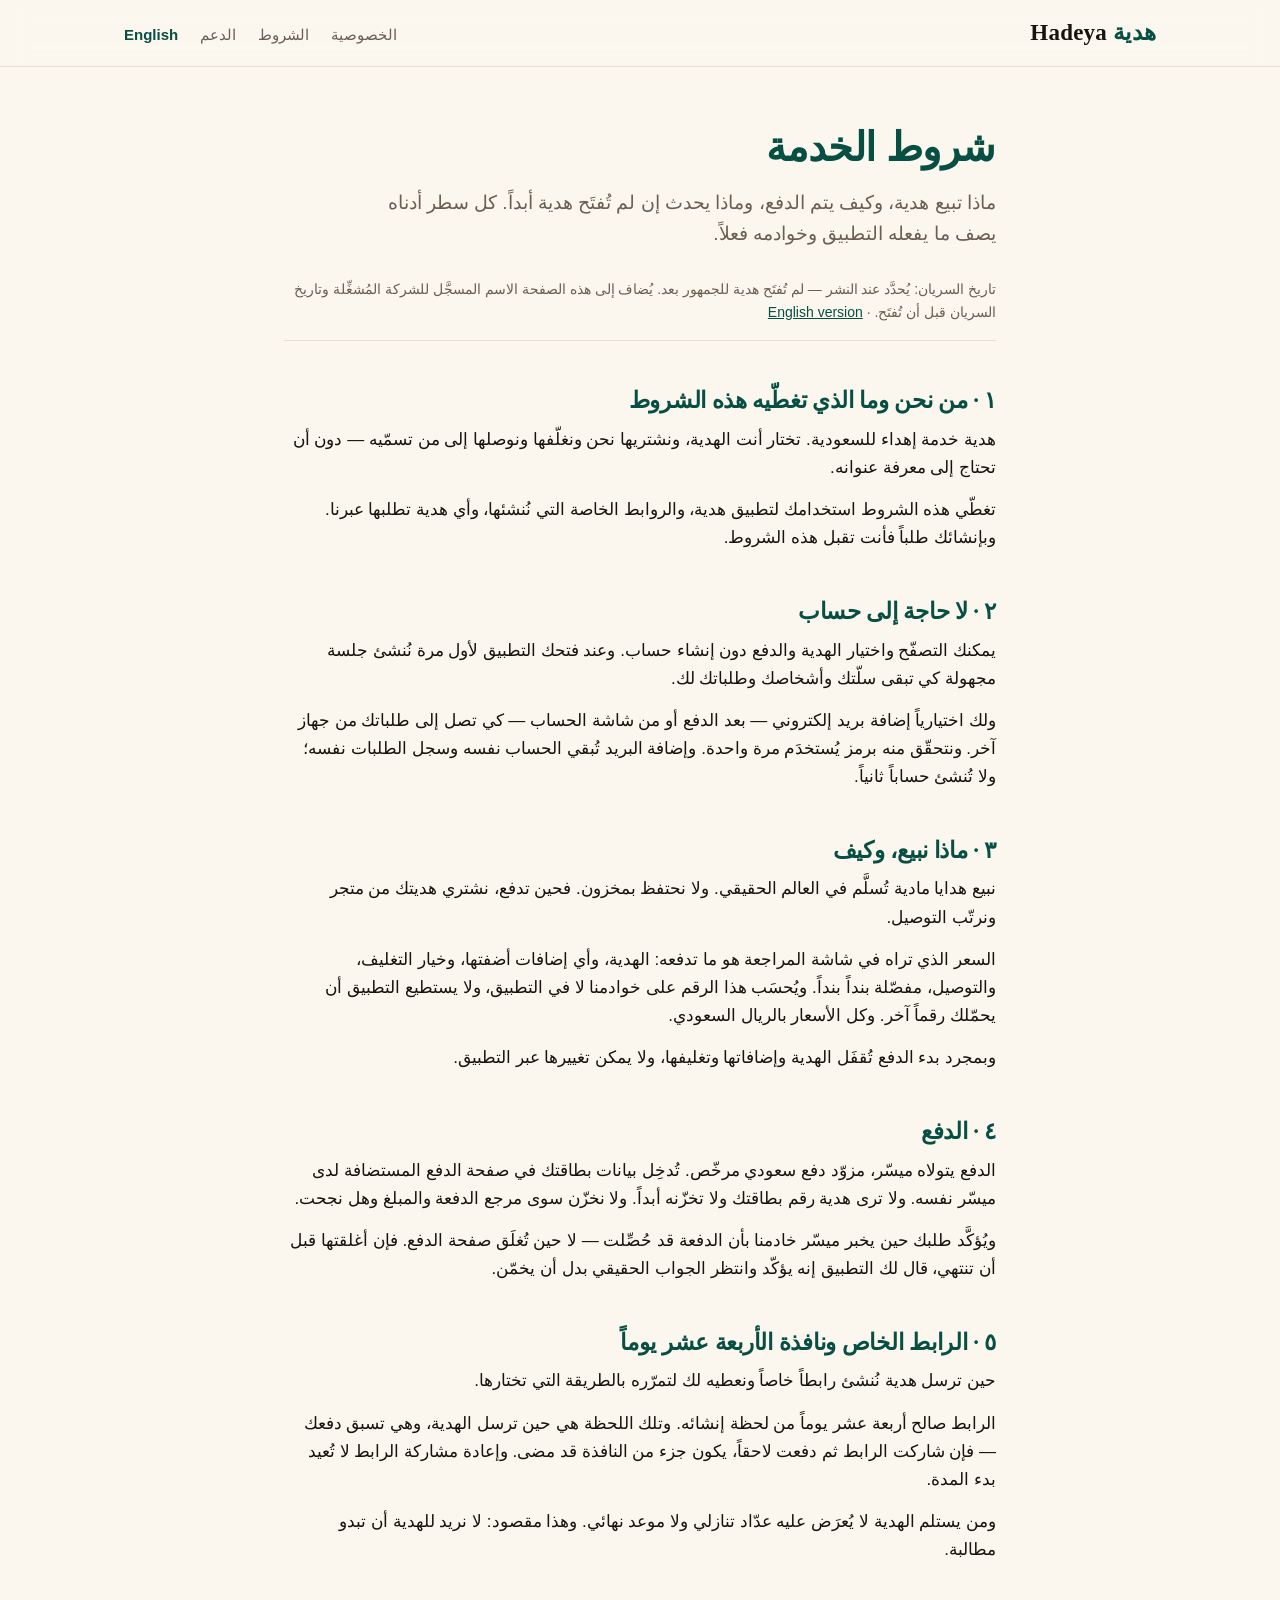
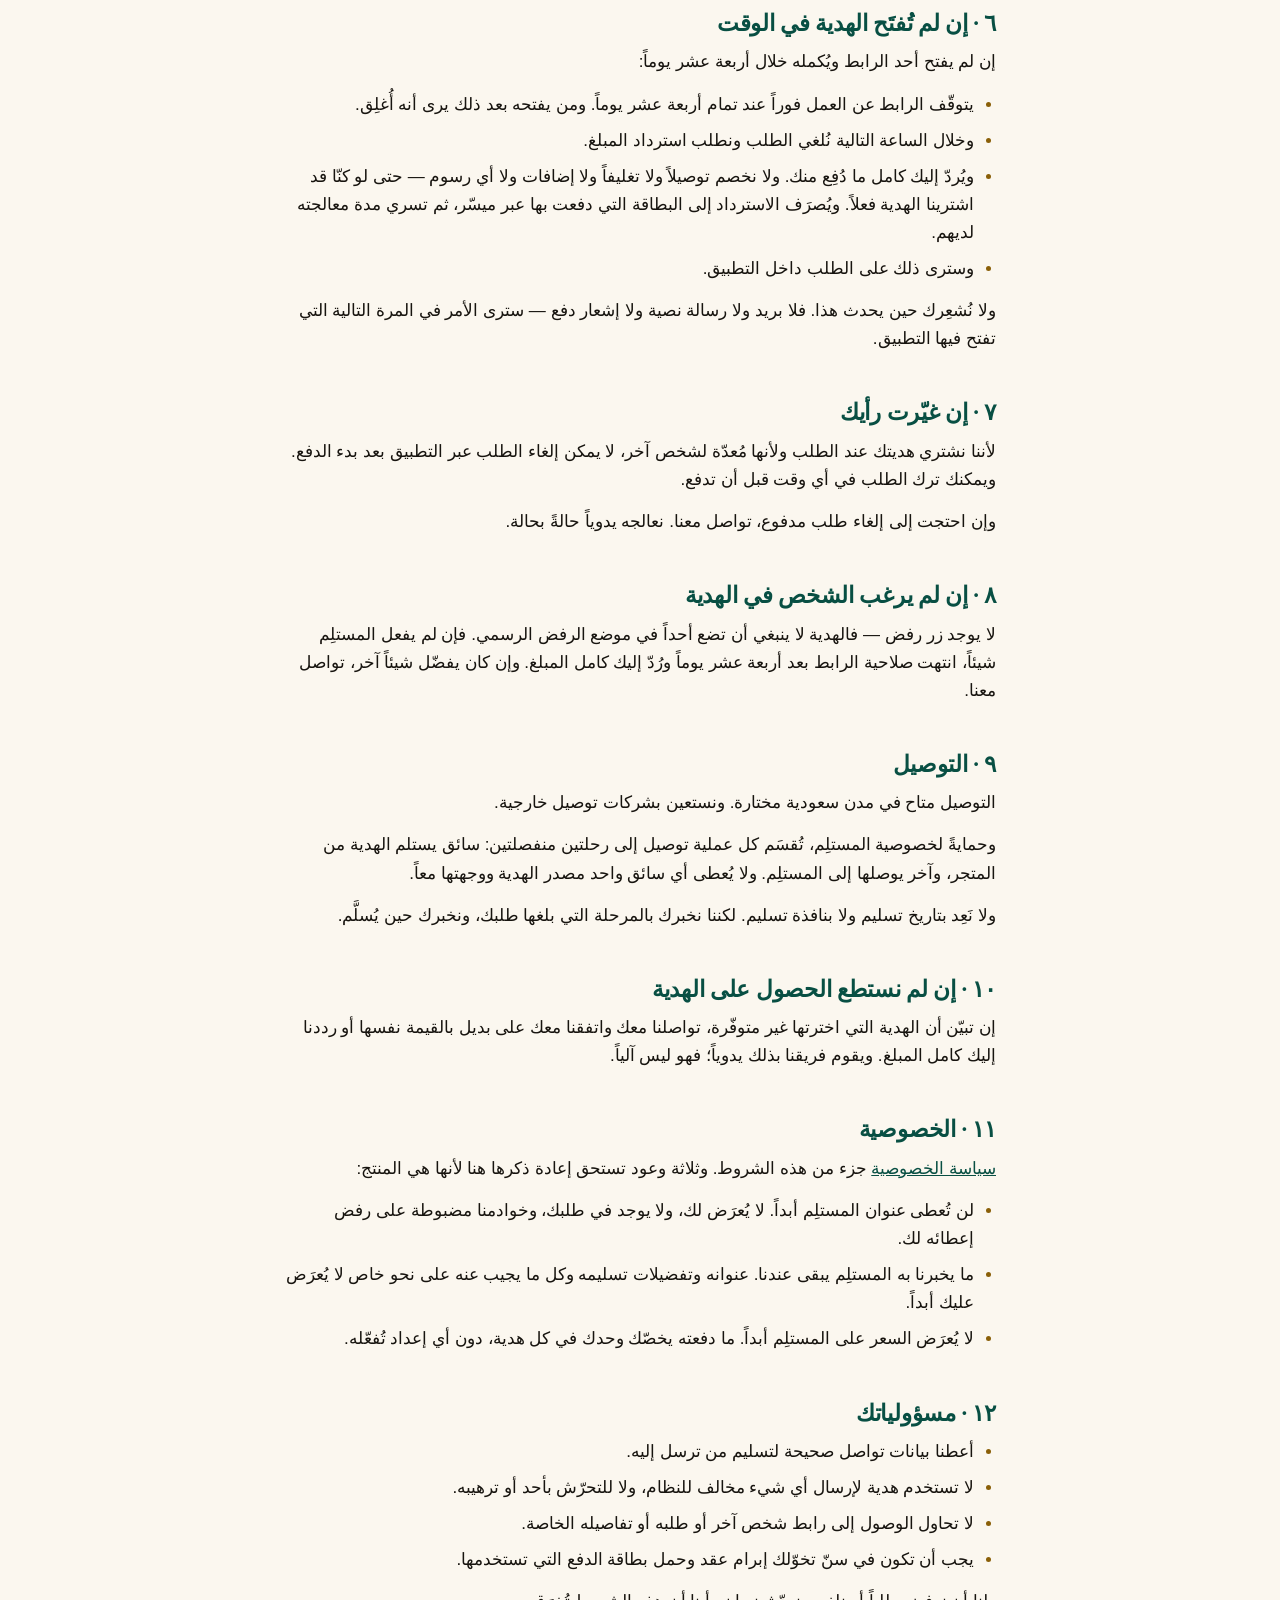
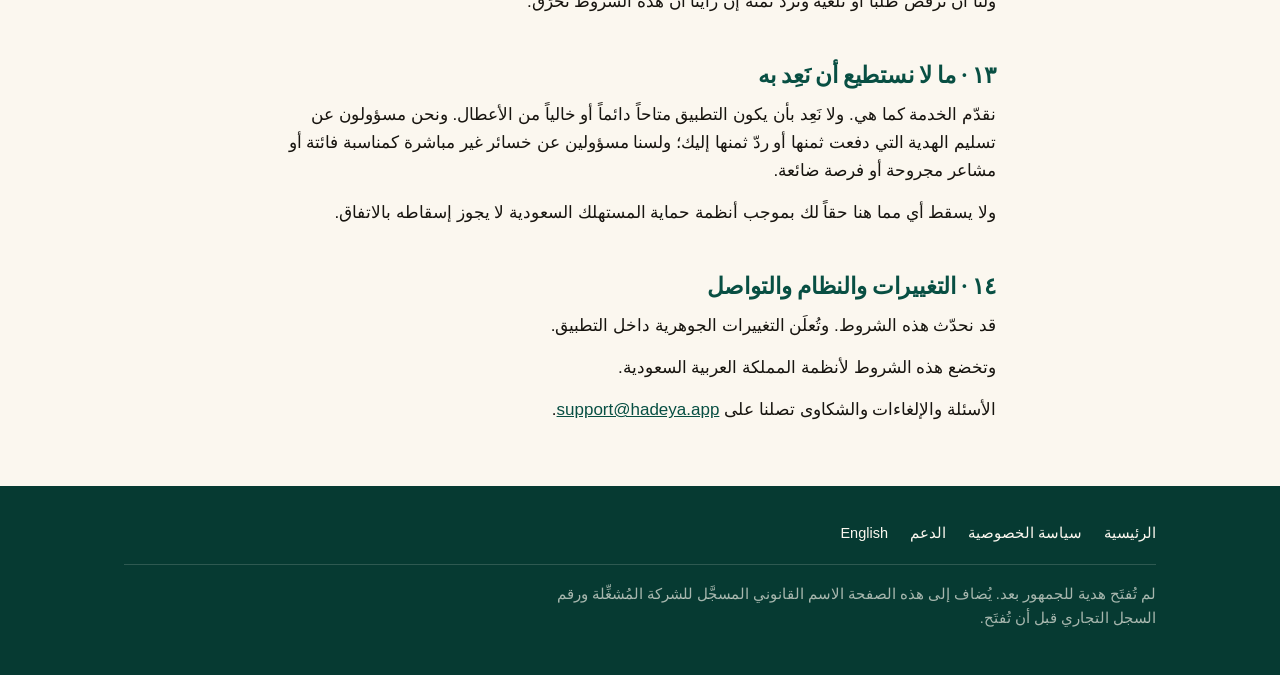
==== ar/terms/index.html @ e58282f9 "Hadeya company site" ====
<!DOCTYPE html>
<html lang="ar" dir="rtl">
<head>
<meta charset="utf-8">
<meta name="viewport" content="width=device-width, initial-scale=1">
<title>شروط الخدمة — هدية</title>
<meta name="description" content="ماذا تبيع هدية، وكيف يتم الدفع، وماذا يحدث إن لم تُفتَح هدية أبداً.">
<link rel="stylesheet" href="/site.css">
<link rel="icon" href="/favicon.ico">
<link rel="alternate" hreflang="en" href="/terms/">
</head>
<body>
<header class="top">
  <div class="top-inner">
    <a class="brand" href="/ar/"><span class="ar-mark">هدية</span> Hadeya</a>
    <nav class="site-nav">
      <a href="/ar/privacy/">الخصوصية</a>
      <a href="/ar/terms/">الشروط</a>
      <a href="/ar/support/">الدعم</a>
      <a class="lang" href="/terms/" lang="en" dir="ltr">English</a>
    </nav>
  </div>
</header>

<main>
  <h1>شروط الخدمة</h1>
  <p class="lede">ماذا تبيع هدية، وكيف يتم الدفع، وماذا يحدث إن لم تُفتَح هدية أبداً. كل سطر أدناه يصف ما يفعله التطبيق وخوادمه فعلاً.</p>
  <p class="doc-meta">تاريخ السريان: يُحدَّد عند النشر — لم تُفتَح هدية للجمهور بعد. يُضاف إلى هذه الصفحة الاسم المسجَّل للشركة المُشغِّلة وتاريخ السريان قبل أن تُفتَح. · <a href="/terms/" lang="en" dir="ltr">English version</a></p>

  <h2>١ · من نحن وما الذي تغطّيه هذه الشروط</h2>
  <p>هدية خدمة إهداء للسعودية. تختار أنت الهدية، ونشتريها نحن ونغلّفها ونوصلها إلى من تسمّيه — دون أن تحتاج إلى معرفة عنوانه.</p>
  <p>تغطّي هذه الشروط استخدامك لتطبيق هدية، والروابط الخاصة التي نُنشئها، وأي هدية تطلبها عبرنا. وبإنشائك طلباً فأنت تقبل هذه الشروط.</p>

  <h2>٢ · لا حاجة إلى حساب</h2>
  <p>يمكنك التصفّح واختيار الهدية والدفع دون إنشاء حساب. وعند فتحك التطبيق لأول مرة نُنشئ جلسة مجهولة كي تبقى سلّتك وأشخاصك وطلباتك لك.</p>
  <p>ولك اختيارياً إضافة بريد إلكتروني — بعد الدفع أو من شاشة الحساب — كي تصل إلى طلباتك من جهاز آخر. ونتحقّق منه برمز يُستخدَم مرة واحدة. وإضافة البريد تُبقي الحساب نفسه وسجل الطلبات نفسه؛ ولا تُنشئ حساباً ثانياً.</p>

  <h2>٣ · ماذا نبيع، وكيف</h2>
  <p>نبيع هدايا مادية تُسلَّم في العالم الحقيقي. ولا نحتفظ بمخزون. فحين تدفع، نشتري هديتك من متجر ونرتّب التوصيل.</p>
  <p>السعر الذي تراه في شاشة المراجعة هو ما تدفعه: الهدية، وأي إضافات أضفتها، وخيار التغليف، والتوصيل، مفصّلة بنداً بنداً. ويُحسَب هذا الرقم على خوادمنا لا في التطبيق، ولا يستطيع التطبيق أن يحمّلك رقماً آخر. وكل الأسعار بالريال السعودي.</p>
  <p>وبمجرد بدء الدفع تُقفَل الهدية وإضافاتها وتغليفها، ولا يمكن تغييرها عبر التطبيق.</p>

  <h2>٤ · الدفع</h2>
  <p>الدفع يتولاه ميسّر، مزوّد دفع سعودي مرخّص. تُدخِل بيانات بطاقتك في صفحة الدفع المستضافة لدى ميسّر نفسه. ولا ترى هدية رقم بطاقتك ولا تخزّنه أبداً. ولا نخزّن سوى مرجع الدفعة والمبلغ وهل نجحت.</p>
  <p>ويُؤكَّد طلبك حين يخبر ميسّر خادمنا بأن الدفعة قد حُصِّلت — لا حين تُغلَق صفحة الدفع. فإن أغلقتها قبل أن تنتهي، قال لك التطبيق إنه يؤكّد وانتظر الجواب الحقيقي بدل أن يخمّن.</p>

  <h2>٥ · الرابط الخاص ونافذة الأربعة عشر يوماً</h2>
  <p>حين ترسل هدية نُنشئ رابطاً خاصاً ونعطيه لك لتمرّره بالطريقة التي تختارها.</p>
  <p>الرابط صالح أربعة عشر يوماً من لحظة إنشائه. وتلك اللحظة هي حين ترسل الهدية، وهي تسبق دفعك — فإن شاركت الرابط ثم دفعت لاحقاً، يكون جزء من النافذة قد مضى. وإعادة مشاركة الرابط لا تُعيد بدء المدة.</p>
  <p>ومن يستلم الهدية لا يُعرَض عليه عدّاد تنازلي ولا موعد نهائي. وهذا مقصود: لا نريد للهدية أن تبدو مطالبة.</p>

  <h2>٦ · إن لم تُفتَح الهدية في الوقت</h2>
  <p>إن لم يفتح أحد الرابط ويُكمله خلال أربعة عشر يوماً:</p>
  <ul>
    <li>يتوقّف الرابط عن العمل فوراً عند تمام أربعة عشر يوماً. ومن يفتحه بعد ذلك يرى أنه أُغلِق.</li>
    <li>وخلال الساعة التالية نُلغي الطلب ونطلب استرداد المبلغ.</li>
    <li>ويُردّ إليك كامل ما دُفِع منك. ولا نخصم توصيلاً ولا تغليفاً ولا إضافات ولا أي رسوم — حتى لو كنّا قد اشترينا الهدية فعلاً. ويُصرَف الاسترداد إلى البطاقة التي دفعت بها عبر ميسّر، ثم تسري مدة معالجته لديهم.</li>
    <li>وسترى ذلك على الطلب داخل التطبيق.</li>
  </ul>
  <p>ولا نُشعِرك حين يحدث هذا. فلا بريد ولا رسالة نصية ولا إشعار دفع — سترى الأمر في المرة التالية التي تفتح فيها التطبيق.</p>

  <h2>٧ · إن غيّرت رأيك</h2>
  <p>لأننا نشتري هديتك عند الطلب ولأنها مُعدّة لشخص آخر، لا يمكن إلغاء الطلب عبر التطبيق بعد بدء الدفع. ويمكنك ترك الطلب في أي وقت قبل أن تدفع.</p>
  <p>وإن احتجت إلى إلغاء طلب مدفوع، تواصل معنا. نعالجه يدوياً حالةً بحالة.</p>

  <h2>٨ · إن لم يرغب الشخص في الهدية</h2>
  <p>لا يوجد زر رفض — فالهدية لا ينبغي أن تضع أحداً في موضع الرفض الرسمي. فإن لم يفعل المستلِم شيئاً، انتهت صلاحية الرابط بعد أربعة عشر يوماً ورُدّ إليك كامل المبلغ. وإن كان يفضّل شيئاً آخر، تواصل معنا.</p>

  <h2>٩ · التوصيل</h2>
  <p>التوصيل متاح في مدن سعودية مختارة. ونستعين بشركات توصيل خارجية.</p>
  <p>وحمايةً لخصوصية المستلِم، تُقسَم كل عملية توصيل إلى رحلتين منفصلتين: سائق يستلم الهدية من المتجر، وآخر يوصلها إلى المستلِم. ولا يُعطى أي سائق واحد مصدر الهدية ووجهتها معاً.</p>
  <p>ولا نَعِد بتاريخ تسليم ولا بنافذة تسليم. لكننا نخبرك بالمرحلة التي بلغها طلبك، ونخبرك حين يُسلَّم.</p>

  <h2>١٠ · إن لم نستطع الحصول على الهدية</h2>
  <p>إن تبيّن أن الهدية التي اخترتها غير متوفّرة، تواصلنا معك واتفقنا معك على بديل بالقيمة نفسها أو رددنا إليك كامل المبلغ. ويقوم فريقنا بذلك يدوياً؛ فهو ليس آلياً.</p>

  <h2>١١ · الخصوصية</h2>
  <p><a href="/ar/privacy/">سياسة الخصوصية</a> جزء من هذه الشروط. وثلاثة وعود تستحق إعادة ذكرها هنا لأنها هي المنتج:</p>
  <ul>
    <li>لن تُعطى عنوان المستلِم أبداً. لا يُعرَض لك، ولا يوجد في طلبك، وخوادمنا مضبوطة على رفض إعطائه لك.</li>
    <li>ما يخبرنا به المستلِم يبقى عندنا. عنوانه وتفضيلات تسليمه وكل ما يجيب عنه على نحو خاص لا يُعرَض عليك أبداً.</li>
    <li>لا يُعرَض السعر على المستلِم أبداً. ما دفعته يخصّك وحدك في كل هدية، دون أي إعداد تُفعّله.</li>
  </ul>

  <h2>١٢ · مسؤولياتك</h2>
  <ul>
    <li>أعطنا بيانات تواصل صحيحة لتسليم من ترسل إليه.</li>
    <li>لا تستخدم هدية لإرسال أي شيء مخالف للنظام، ولا للتحرّش بأحد أو ترهيبه.</li>
    <li>لا تحاول الوصول إلى رابط شخص آخر أو طلبه أو تفاصيله الخاصة.</li>
    <li>يجب أن تكون في سنّ تخوّلك إبرام عقد وحمل بطاقة الدفع التي تستخدمها.</li>
  </ul>
  <p>ولنا أن نرفض طلباً أو نلغيه ونردّ ثمنه إن رأينا أن هذه الشروط تُخرَق.</p>

  <h2>١٣ · ما لا نستطيع أن نَعِد به</h2>
  <p>نقدّم الخدمة كما هي. ولا نَعِد بأن يكون التطبيق متاحاً دائماً أو خالياً من الأعطال. ونحن مسؤولون عن تسليم الهدية التي دفعت ثمنها أو ردّ ثمنها إليك؛ ولسنا مسؤولين عن خسائر غير مباشرة كمناسبة فائتة أو مشاعر مجروحة أو فرصة ضائعة.</p>
  <p>ولا يسقط أي مما هنا حقاً لك بموجب أنظمة حماية المستهلك السعودية لا يجوز إسقاطه بالاتفاق.</p>

  <h2>١٤ · التغييرات والنظام والتواصل</h2>
  <p>قد نحدّث هذه الشروط. وتُعلَن التغييرات الجوهرية داخل التطبيق.</p>
  <p>وتخضع هذه الشروط لأنظمة المملكة العربية السعودية.</p>
  <p>الأسئلة والإلغاءات والشكاوى تصلنا على <a href="mailto:support@hadeya.app?subject=%D9%87%D8%AF%D9%8A%D8%A9%20%E2%80%94%20%D8%B3%D8%A4%D8%A7%D9%84%20%D8%B9%D9%86%20%D8%B3%D9%8A%D8%A7%D8%B3%D8%A9%20%D8%A7%D9%84%D8%AE%D8%B5%D9%88%D8%B5%D9%8A%D8%A9%20%D8%A3%D9%88%20%D8%B4%D8%B1%D9%88%D8%B7%20%D8%A7%D9%84%D8%AE%D8%AF%D9%85%D8%A9" dir="ltr">support@hadeya.app</a>.</p>
</main>

<footer>
  <div class="foot-inner">
    <nav>
      <a href="/ar/">الرئيسية</a>
      <a href="/ar/privacy/">سياسة الخصوصية</a>
      <a href="/ar/support/">الدعم</a>
      <a href="/terms/" lang="en" dir="ltr">English</a>
    </nav>
    <p class="legal-pending">لم تُفتَح هدية للجمهور بعد. يُضاف إلى هذه الصفحة الاسم القانوني المسجَّل للشركة المُشغِّلة ورقم السجل التجاري قبل أن تُفتَح.</p>
  </div>
</footer>
</body>
</html>
---- site.css ----
/* Hadeya — company site stylesheet.
   Palette mirrors app/src/ui/tokens/colors.ts (the app's single source of color truth):
   ivory #FBF7EF · paper #FFFDF8 · ink #17140F · green #084F43 · green-deep #063A32 ·
   gold #D49A2A · on-gold #402C04 · deep-gold text #8A5F08 · moonlight #EFE3C0 ·
   wrap Signature cream #F3E9D2 × deep-gold ribbon #B98A36.
   Gold appears ONLY on the one primary action per page (gold role rule).
   No pure #FFFFFF surfaces. No external fonts, no scripts, no tracking.
   Logical properties throughout so the same sheet serves LTR and RTL. */

:root {
  --bg: #fbf7ef;          /* ivory  — app `background` (light) */
  --surface: #fffdf8;     /* paper  — app `surface` */
  --sunken: #f3ecdd;
  --ink: #17140f;
  --muted: #6a5f51;
  --line: #eadfcd;
  --line-strong: #dbcbaf;
  --green: #084f43;
  --green-deep: #063a32;
  --green-soft: #d9f2df;
  --gold: #d49a2a;
  --gold-pressed: #b98a36;
  --on-gold: #402c04;
  --gold-text: #8a5f08;   /* small gold-colored text on light fills */
  --moonlight: #efe3c0;   /* reveal-only pale cream-gold — content, never the action gold */
  --wrap-box: #f3e9d2;    /* wrap Signature: cream box */
  --wrap-ribbon: #b98a36; /* wrap Signature: deep-gold ribbon */
  --header-veil: rgba(251, 247, 239, 0.88);
  --stage: var(--green);
  --stage-deep: var(--green-deep);
  --on-stage: #fbf7ef;
  --on-stage-soft: rgba(251, 247, 239, 0.84);
  --on-stage-faint: rgba(251, 247, 239, 0.66);
  --stage-line: rgba(251, 247, 239, 0.16);
  --shadow-soft: 0 1px 2px rgba(23, 20, 15, 0.04), 0 12px 32px rgba(23, 20, 15, 0.06);
  --shadow-stage: 0 24px 60px rgba(6, 58, 50, 0.22);
  --serif: Georgia, "Times New Roman", serif;
  --sans: -apple-system, BlinkMacSystemFont, "Segoe UI", Roboto, "Helvetica Neue",
    Arial, "Noto Sans Arabic", "Segoe UI Arabic", sans-serif;
}

@media (prefers-color-scheme: dark) {
  :root {
    --bg: #141210;
    --surface: #1e1b16;
    --sunken: #100e0c;
    --ink: #fbf7ef;
    --muted: #b7ac9a;
    --line: #322c22;
    --line-strong: #453d30;
    --green: #5bc2a2;
    --green-deep: #084f43;
    --green-soft: #163229;
    --gold: #e3b24c;
    --gold-pressed: #c99b36;
    --on-gold: #2a1d04;
    --gold-text: #e3b24c;
    --moonlight: #f0e6c8;
    --wrap-box: #efe3c0;
    --wrap-ribbon: #b98a36;
    --header-veil: rgba(20, 18, 16, 0.88);
    --stage: #084f43;        /* the stage keeps the deep brand green in the dark */
    --stage-deep: #063a32;
    --on-stage: #fbf7ef;
    --on-stage-soft: rgba(251, 247, 239, 0.84);
    --on-stage-faint: rgba(251, 247, 239, 0.66);
    --stage-line: rgba(251, 247, 239, 0.16);
    --shadow-soft: 0 1px 2px rgba(0, 0, 0, 0.3), 0 12px 32px rgba(0, 0, 0, 0.25);
    --shadow-stage: 0 24px 60px rgba(0, 0, 0, 0.45);
  }
}

* { box-sizing: border-box; }

html {
  height: 100%;
  scroll-behavior: smooth;
}

@media (prefers-reduced-motion: reduce) {
  html { scroll-behavior: auto; }
  *, *::before, *::after { transition-duration: 0.01ms !important; }
}

body {
  margin: 0;
  min-height: 100vh;
  display: flex;
  flex-direction: column;
  background: var(--bg);
  color: var(--ink);
  font-family: var(--sans);
  font-size: 17px;
  line-height: 1.65;
  -webkit-font-smoothing: antialiased;
  text-rendering: optimizeLegibility;
}

::selection { background: var(--green-soft); color: var(--ink); }

a { color: var(--green); }

a:focus-visible,
button:focus-visible {
  outline: 2px solid var(--green);
  outline-offset: 3px;
  border-radius: 4px;
}

/* ---------- header ---------- */

.top {
  position: sticky;
  top: 0;
  z-index: 30;
  background: var(--header-veil);
  -webkit-backdrop-filter: blur(14px);
  backdrop-filter: blur(14px);
  border-bottom: 1px solid var(--line);
}

.top-inner {
  max-width: 1080px;
  margin: 0 auto;
  padding: 14px 24px;
  display: flex;
  align-items: baseline;
  justify-content: space-between;
  gap: 16px;
  flex-wrap: wrap;
}

.brand {
  text-decoration: none;
  color: var(--ink);
  font-family: var(--serif);
  font-size: 23px;
  font-weight: 600;
  letter-spacing: 0.01em;
}

.brand .ar-mark {
  color: var(--green);
  font-weight: 600;
}

nav.site-nav {
  display: flex;
  gap: 22px;
  align-items: baseline;
  flex-wrap: wrap;
}

nav.site-nav a {
  color: var(--muted);
  text-decoration: none;
  font-size: 15px;
  transition: color 180ms ease;
}

nav.site-nav a:hover,
nav.site-nav a:focus-visible {
  color: var(--green);
}

nav.site-nav a.lang {
  color: var(--green);
  font-weight: 600;
}

/* ---------- document layout (legal pages) ---------- */

main {
  max-width: 760px;
  margin: 0 auto;
  padding: 56px 24px 48px;
}

h1, h2, h3 {
  font-family: var(--serif);
  font-weight: 600;
  color: var(--green);
  line-height: 1.25;
  letter-spacing: -0.01em;
}

h1 { font-size: clamp(30px, 4.5vw, 40px); margin: 0 0 14px; }
h2 { font-size: 23px; margin: 46px 0 10px; }
h3 { font-size: 18px; margin: 28px 0 8px; }

p { margin: 0 0 14px; }

.lede {
  font-size: 19px;
  color: var(--muted);
  margin-bottom: 28px;
  max-width: 60ch;
}

ul, ol { padding-inline-start: 22px; margin: 0 0 14px; }
li { margin-bottom: 8px; }
li::marker { color: var(--gold-text); }

hr {
  border: none;
  border-top: 1px solid var(--line);
  margin: 40px 0;
}

.doc-meta {
  font-size: 14px;
  color: var(--muted);
  border-bottom: 1px solid var(--line);
  padding-bottom: 16px;
  margin-bottom: 8px;
}

.card {
  background: var(--surface);
  border: 1px solid var(--line);
  border-radius: 18px;
  padding: 24px 26px;
  margin: 24px 0;
  box-shadow: var(--shadow-soft);
}

.card h2, .card h3 { margin-top: 0; }

/* Pending-detail placeholder — template voice, visibly unfinished on purpose. */
.placeholder {
  border: 1px dashed var(--line-strong);
  border-radius: 12px;
  background: var(--sunken);
  color: var(--muted);
  font-size: 15px;
  padding: 16px 20px;
  margin: 16px 0;
}

.contact-line {
  font-size: 15px;
  color: var(--muted);
  letter-spacing: 0.01em;
}

[dir="rtl"] .contact-line { text-align: right; }

/* The single gold action per page. */
.btn-gold {
  display: inline-block;
  background: var(--gold);
  color: var(--on-gold);
  font-weight: 600;
  font-size: 16px;
  text-decoration: none;
  padding: 14px 30px;
  border-radius: 999px;
  margin: 6px 0 10px;
  box-shadow: 0 1px 2px rgba(64, 44, 4, 0.18), 0 8px 24px rgba(212, 154, 42, 0.28);
  transition: background 180ms ease, box-shadow 180ms ease;
}

.btn-gold:hover,
.btn-gold:focus-visible {
  background: var(--gold-pressed);
  box-shadow: 0 1px 2px rgba(64, 44, 4, 0.18), 0 4px 14px rgba(212, 154, 42, 0.24);
}

/* ---------- home page ---------- */

main.home {
  max-width: none;
  padding: 0;
}

.wrap {
  max-width: 1080px;
  margin: 0 auto;
  padding-inline: 24px;
}

/* hero */

.hero {
  padding-block: clamp(48px, 8vw, 96px) clamp(40px, 6vw, 72px);
  display: grid;
  grid-template-columns: minmax(0, 1.05fr) minmax(0, 0.95fr);
  gap: clamp(32px, 5vw, 64px);
  align-items: center;
}

.eyebrow {
  font-size: 13px;
  font-weight: 600;
  letter-spacing: 0.14em;
  text-transform: uppercase;
  color: var(--gold-text);
  margin: 0 0 16px;
}

[dir="rtl"] .eyebrow { letter-spacing: 0.04em; }

.hero h1 {
  font-size: clamp(36px, 5vw, 54px);
  line-height: 1.12;
  letter-spacing: -0.015em;
  margin: 0 0 18px;
}

.hero .lede {
  font-size: clamp(18px, 2vw, 20px);
  margin-bottom: 30px;
}

.hero-cta {
  display: flex;
  align-items: center;
  gap: 20px;
  flex-wrap: wrap;
  margin-bottom: 14px;
}

.hero-cta .btn-gold { margin: 0; }

.soon-note {
  font-size: 15px;
  color: var(--muted);
  margin: 0;
}

.cities-line {
  display: flex;
  align-items: center;
  gap: 10px;
  font-size: 15px;
  color: var(--muted);
  margin: 18px 0 0;
}

.city-chip {
  display: inline-block;
  background: var(--sunken);
  border: 1px solid var(--line);
  color: var(--green);
  font-size: 14px;
  font-weight: 600;
  border-radius: 999px;
  padding: 4px 14px;
}

/* the gift stage — deep-green panel, wrapped-gift mark as the subject */

.hero-stage {
  background: radial-gradient(120% 100% at 50% 0%, var(--stage) 0%, var(--stage-deep) 100%);
  border-radius: 28px;
  padding: clamp(32px, 4vw, 52px) 32px;
  text-align: center;
  box-shadow: var(--shadow-stage);
}

.hero-stage svg {
  display: block;
  width: min(240px, 60%);
  height: auto;
  margin: 0 auto 22px;
}

.stage-caption {
  font-family: var(--serif);
  font-size: 19px;
  color: var(--moonlight);
  margin: 0 0 6px;
}

.stage-sub {
  font-size: 14.5px;
  color: var(--on-stage-faint);
  margin: 0;
}

/* sections */

.section { padding-block: clamp(36px, 5vw, 56px); }

.section-head { max-width: 640px; margin-bottom: 32px; }
.section-head h2 { font-size: clamp(26px, 3vw, 32px); margin: 0 0 10px; }
.section-head p { color: var(--muted); margin: 0; }

.how-grid {
  display: grid;
  grid-template-columns: repeat(auto-fit, minmax(230px, 1fr));
  gap: 16px;
}

.step-card {
  background: var(--surface);
  border: 1px solid var(--line);
  border-radius: 20px;
  padding: 26px 24px;
  box-shadow: var(--shadow-soft);
}

.step-num {
  width: 38px;
  height: 38px;
  border-radius: 50%;
  border: 1px solid var(--line-strong);
  background: var(--sunken);
  color: var(--green);
  font-family: var(--serif);
  font-size: 18px;
  display: flex;
  align-items: center;
  justify-content: center;
  margin-bottom: 16px;
}

.step-card h3 { margin: 0 0 8px; font-size: 18.5px; }
.step-card p { margin: 0; font-size: 15.5px; color: var(--muted); }

/* promises — deep-green panel */

.promises {
  background: radial-gradient(140% 120% at 50% -20%, var(--stage) 0%, var(--stage-deep) 100%);
  border-radius: 28px;
  padding: clamp(32px, 4.5vw, 56px);
  color: var(--on-stage);
  box-shadow: var(--shadow-stage);
}

.promises .section-head { margin-bottom: 28px; }
.promises .section-head h2 { color: var(--moonlight); }
.promises .section-head p { color: var(--on-stage-soft); }

.promise-grid {
  display: grid;
  grid-template-columns: repeat(auto-fit, minmax(230px, 1fr));
  gap: 28px;
}

.promise h3 {
  color: var(--moonlight);
  font-size: 19px;
  margin: 0 0 8px;
  padding-top: 14px;
  border-top: 1px solid var(--stage-line);
}

.promise p { margin: 0; font-size: 15.5px; color: var(--on-stage-soft); }

/* the app */

.app-card {
  background: var(--surface);
  border: 1px solid var(--line);
  border-radius: 24px;
  padding: clamp(28px, 4vw, 44px);
  box-shadow: var(--shadow-soft);
  display: grid;
  grid-template-columns: minmax(0, 1.4fr) minmax(0, 1fr);
  gap: clamp(24px, 4vw, 48px);
  align-items: center;
}

.app-card h2 { margin: 0 0 12px; font-size: clamp(24px, 3vw, 30px); }
.app-card p { color: var(--muted); margin: 0 0 12px; }
.app-card p:last-child { margin-bottom: 0; }

.app-facts { border-inline-start: 1px solid var(--line); padding-inline-start: clamp(24px, 3vw, 40px); }

.app-facts dt {
  font-size: 13px;
  font-weight: 600;
  letter-spacing: 0.1em;
  text-transform: uppercase;
  color: var(--gold-text);
  margin-bottom: 4px;
}

[dir="rtl"] .app-facts dt { letter-spacing: 0.03em; }

.app-facts dd {
  margin: 0 0 18px;
  font-size: 16px;
  color: var(--ink);
}

.app-facts dd:last-child { margin-bottom: 0; }

/* contact close */

.contact-close {
  text-align: center;
  padding-block: clamp(40px, 6vw, 72px);
}

.contact-close h2 { margin: 0 0 10px; font-size: clamp(24px, 3vw, 30px); }
.contact-close p { color: var(--muted); margin: 0 0 6px; }

.contact-close .mail-link {
  font-family: var(--serif);
  font-size: 21px;
  color: var(--green);
  text-decoration-thickness: 1px;
  text-underline-offset: 4px;
}

/* ---------- 404 ---------- */

main.notfound {
  text-align: center;
  padding-block: clamp(72px, 12vw, 140px);
}

main.notfound .lede { margin-inline: auto; }

/* ---------- footer ---------- */

footer {
  background: var(--stage-deep);
  color: var(--on-stage-faint);
  margin-top: auto; /* short pages: footer sits at the viewport bottom */
}

.foot-inner {
  max-width: 1080px;
  margin: 0 auto;
  padding: 36px 24px 44px;
  font-size: 14.5px;
}

.foot-inner nav {
  display: flex;
  gap: 22px;
  flex-wrap: wrap;
  margin-bottom: 18px;
  padding-bottom: 18px;
  border-bottom: 1px solid var(--stage-line);
}

.foot-inner a {
  color: var(--on-stage);
  text-decoration: none;
  transition: color 180ms ease;
}

.foot-inner a:hover,
.foot-inner a:focus-visible { color: var(--moonlight); outline-color: var(--moonlight); }

.legal-pending { max-width: 640px; margin: 0; }

/* ---------- responsive ---------- */

@media (max-width: 860px) {
  .hero { grid-template-columns: 1fr; }
  .hero-stage { order: -1; }
  .hero-stage svg { width: min(180px, 48%); margin-bottom: 16px; }
  .app-card { grid-template-columns: 1fr; }
  .app-facts {
    border-inline-start: none;
    border-top: 1px solid var(--line);
    padding-inline-start: 0;
    padding-top: 22px;
  }
}
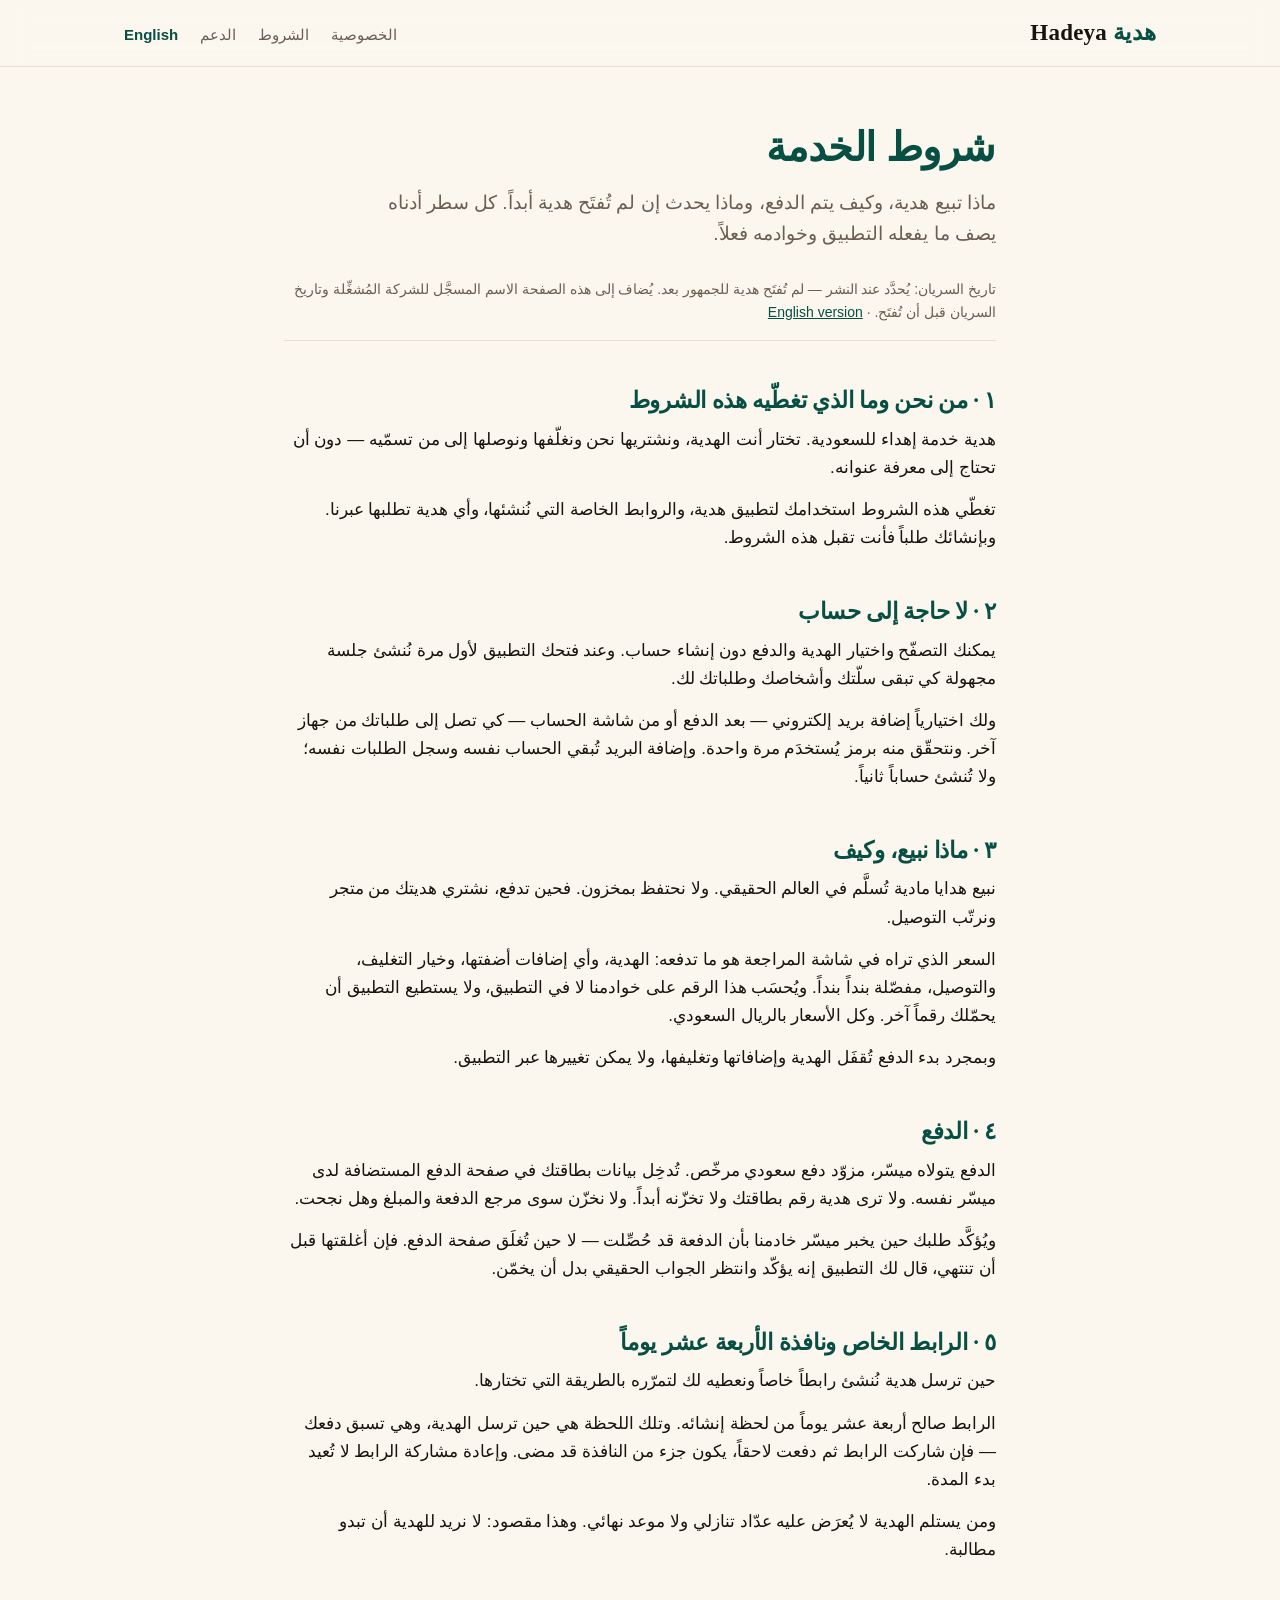
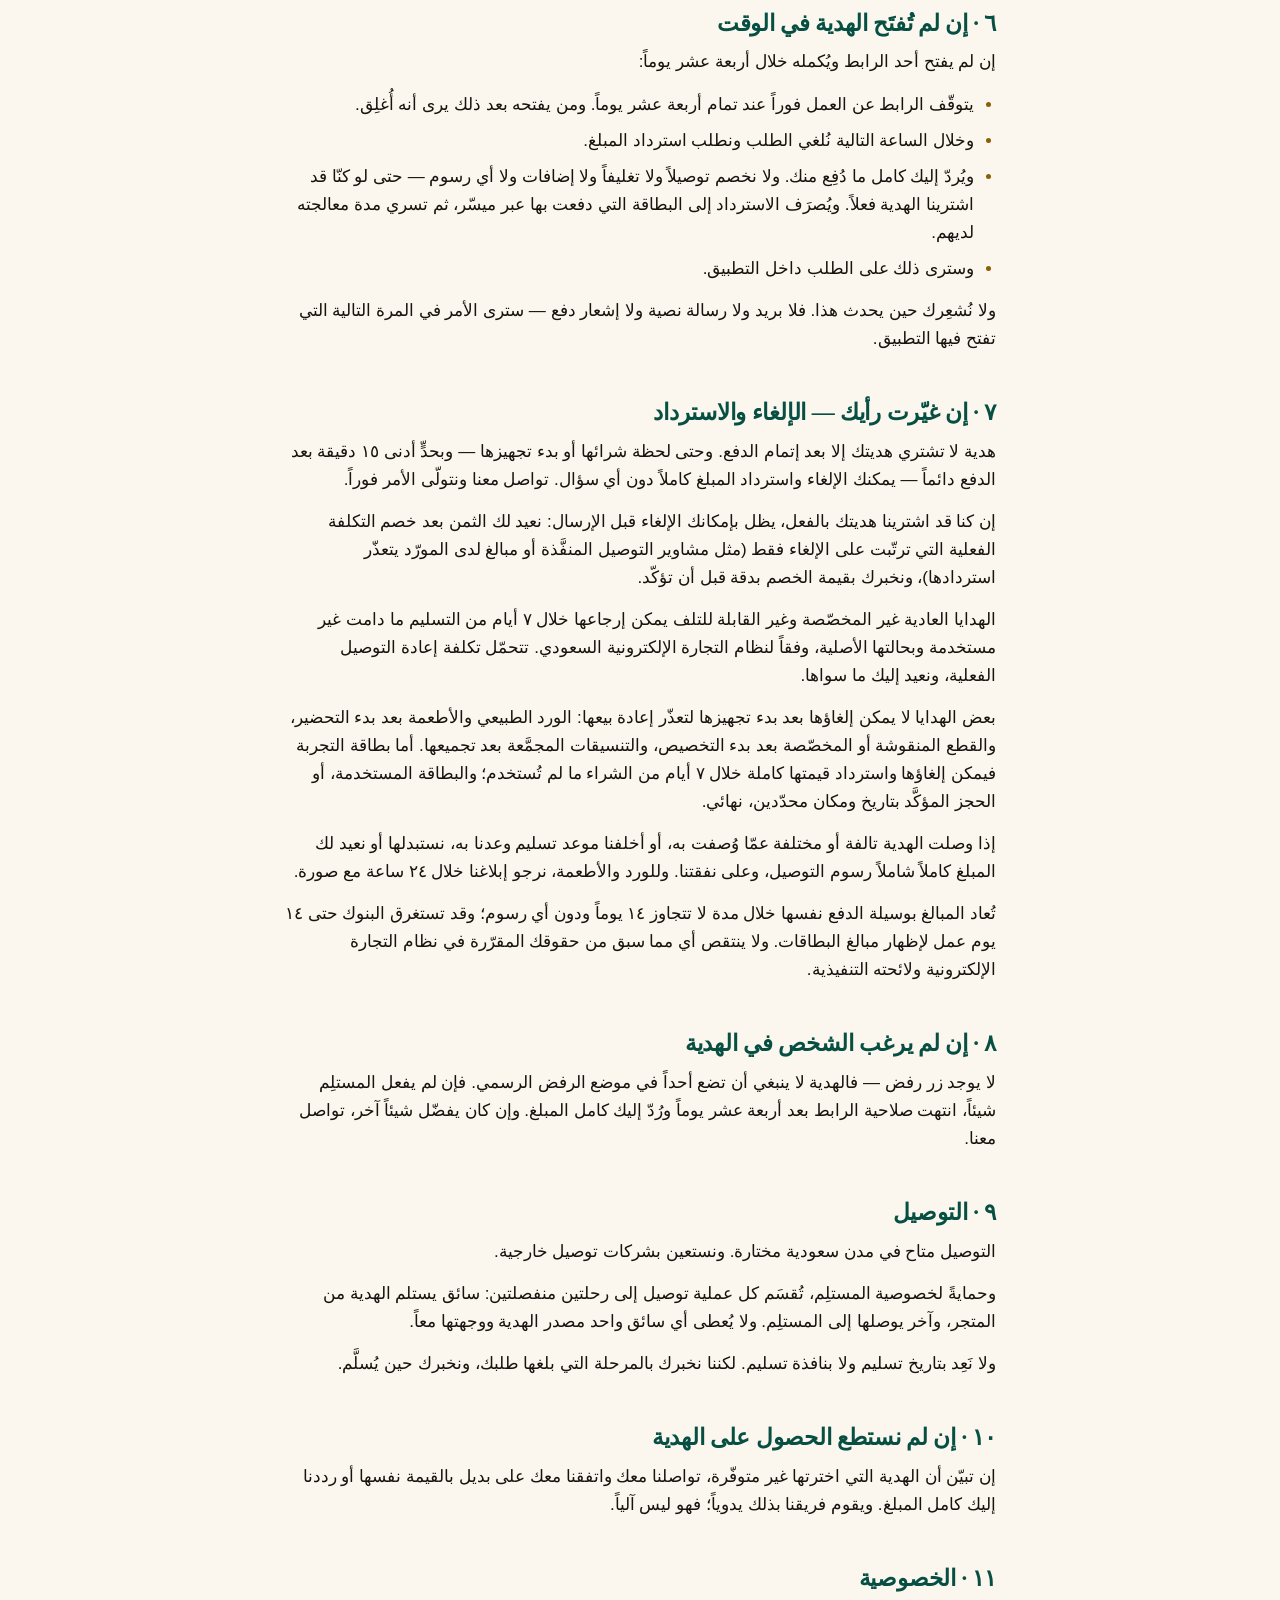
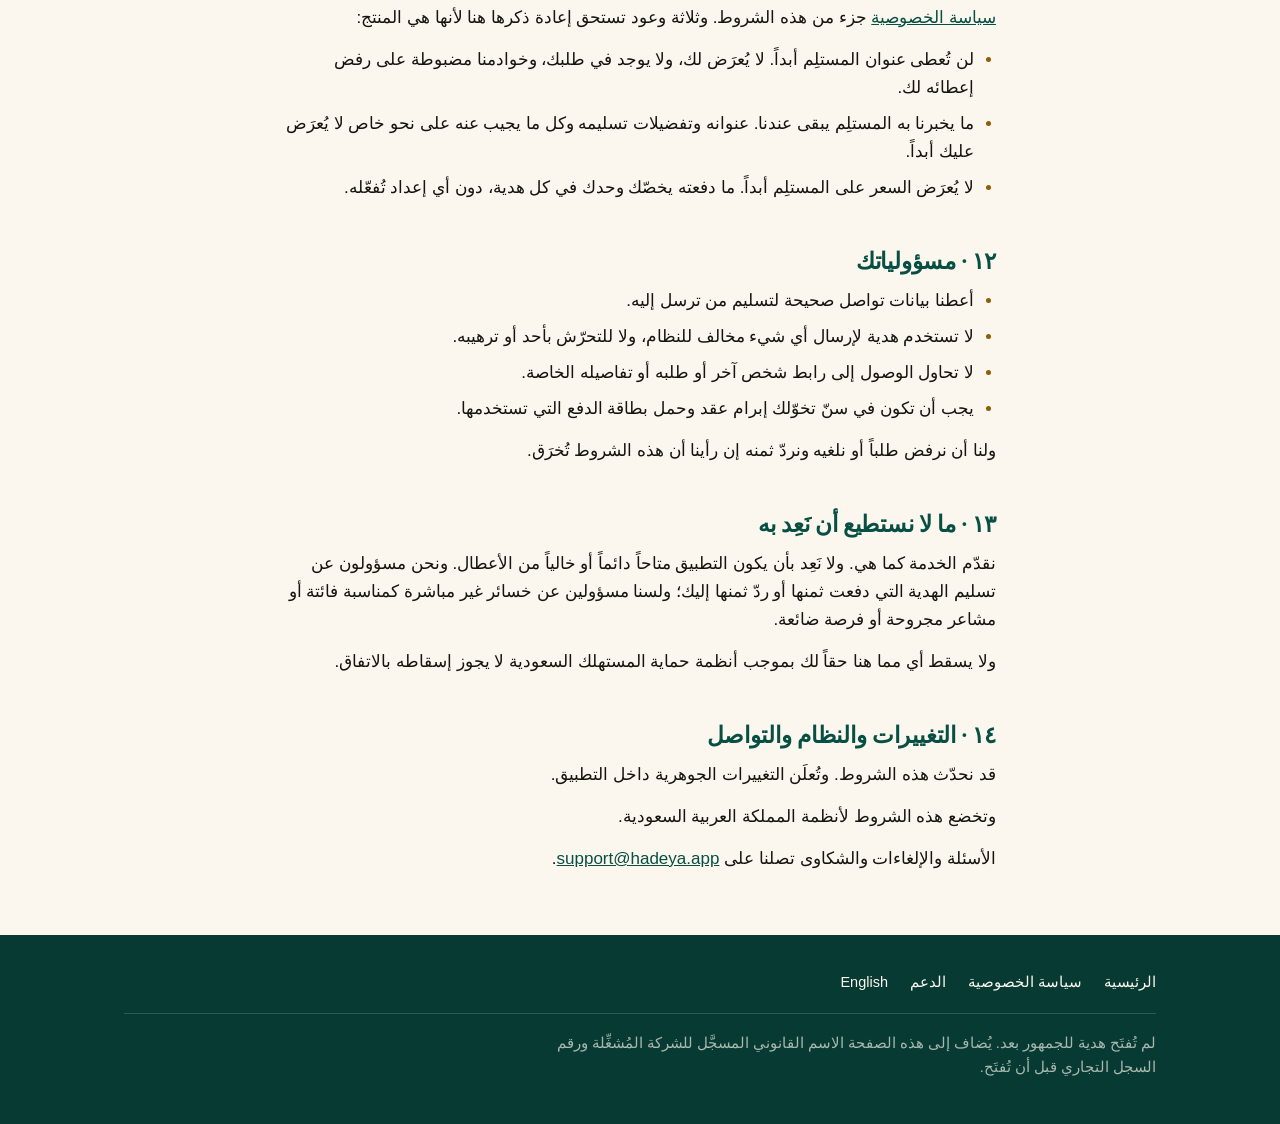
==== commit 9904f3f6: "Terms: lawful cancellations and refunds section (EN+AR, E-Commerce Law aligned)" ====
--- a/ar/terms/index.html
+++ b/ar/terms/index.html
@@ -59,9 +59,13 @@
   </ul>
   <p>ولا نُشعِرك حين يحدث هذا. فلا بريد ولا رسالة نصية ولا إشعار دفع — سترى الأمر في المرة التالية التي تفتح فيها التطبيق.</p>
 
-  <h2>٧ · إن غيّرت رأيك</h2>
-  <p>لأننا نشتري هديتك عند الطلب ولأنها مُعدّة لشخص آخر، لا يمكن إلغاء الطلب عبر التطبيق بعد بدء الدفع. ويمكنك ترك الطلب في أي وقت قبل أن تدفع.</p>
-  <p>وإن احتجت إلى إلغاء طلب مدفوع، تواصل معنا. نعالجه يدوياً حالةً بحالة.</p>
+  <h2>٧ · إن غيّرت رأيك — الإلغاء والاسترداد</h2>
+  <p>هدية لا تشتري هديتك إلا بعد إتمام الدفع. وحتى لحظة شرائها أو بدء تجهيزها — وبحدٍّ أدنى ١٥ دقيقة بعد الدفع دائماً — يمكنك الإلغاء واسترداد المبلغ كاملاً دون أي سؤال. تواصل معنا ونتولّى الأمر فوراً.</p>
+  <p>إن كنا قد اشترينا هديتك بالفعل، يظل بإمكانك الإلغاء قبل الإرسال: نعيد لك الثمن بعد خصم التكلفة الفعلية التي ترتّبت على الإلغاء فقط (مثل مشاوير التوصيل المنفَّذة أو مبالغ لدى المورّد يتعذّر استردادها)، ونخبرك بقيمة الخصم بدقة قبل أن تؤكّد.</p>
+  <p>الهدايا العادية غير المخصّصة وغير القابلة للتلف يمكن إرجاعها خلال ٧ أيام من التسليم ما دامت غير مستخدمة وبحالتها الأصلية، وفقاً لنظام التجارة الإلكترونية السعودي. تتحمّل تكلفة إعادة التوصيل الفعلية، ونعيد إليك ما سواها.</p>
+  <p>بعض الهدايا لا يمكن إلغاؤها بعد بدء تجهيزها لتعذّر إعادة بيعها: الورد الطبيعي والأطعمة بعد بدء التحضير، والقطع المنقوشة أو المخصّصة بعد بدء التخصيص، والتنسيقات المجمَّعة بعد تجميعها. أما بطاقة التجربة فيمكن إلغاؤها واسترداد قيمتها كاملة خلال ٧ أيام من الشراء ما لم تُستخدم؛ والبطاقة المستخدمة، أو الحجز المؤكَّد بتاريخ ومكان محدّدين، نهائي.</p>
+  <p>إذا وصلت الهدية تالفة أو مختلفة عمّا وُصفت به، أو أخلفنا موعد تسليم وعدنا به، نستبدلها أو نعيد لك المبلغ كاملاً شاملاً رسوم التوصيل، وعلى نفقتنا. وللورد والأطعمة، نرجو إبلاغنا خلال ٢٤ ساعة مع صورة.</p>
+  <p>تُعاد المبالغ بوسيلة الدفع نفسها خلال مدة لا تتجاوز ١٤ يوماً ودون أي رسوم؛ وقد تستغرق البنوك حتى ١٤ يوم عمل لإظهار مبالغ البطاقات. ولا ينتقص أي مما سبق من حقوقك المقرّرة في نظام التجارة الإلكترونية ولائحته التنفيذية.</p>
 
   <h2>٨ · إن لم يرغب الشخص في الهدية</h2>
   <p>لا يوجد زر رفض — فالهدية لا ينبغي أن تضع أحداً في موضع الرفض الرسمي. فإن لم يفعل المستلِم شيئاً، انتهت صلاحية الرابط بعد أربعة عشر يوماً ورُدّ إليك كامل المبلغ. وإن كان يفضّل شيئاً آخر، تواصل معنا.</p>
